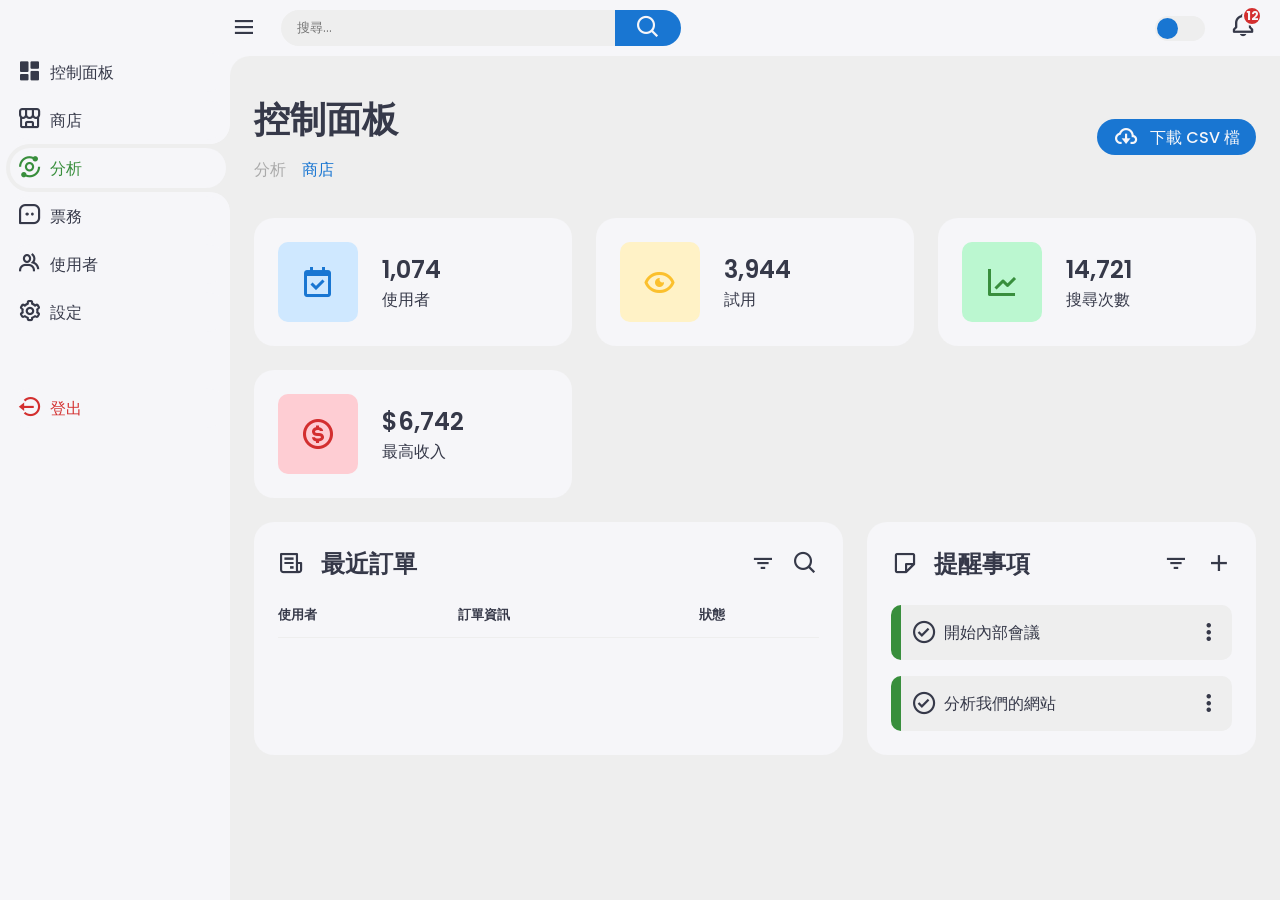
==== Dashboard/index.html @ 1d326984 "Add files via upload" ====
<!DOCTYPE html>

<head>
    <meta charset="UTF-8">
    <meta name="viewport" content="width=device-width, initial-scale=1.0">
    <link href='https://unpkg.com/boxicons@2.1.4/css/boxicons.min.css' rel='stylesheet'>
    <link rel="stylesheet" href="style.css">
    <title>RoboTech 開發者控制面板 | Preview</title>
</head>

<body>
    <div class="sidebar">
        <ul class="side-menu">
            <li><a href="#"><i class='bx bxs-dashboard'></i>控制面板</a></li>
            <li><a href="#"><i class='bx bx-store-alt'></i>商店</a></li>
            <li class="active"><a href="#"><i class='bx bx-analyse'></i>分析</a></li>
            <li><a href="#"><i class='bx bx-message-square-dots'></i>票務</a></li>
            <li><a href="#"><i class='bx bx-group'></i>使用者</a></li>
            <li><a href="#"><i class='bx bx-cog'></i>設定</a></li>
        </ul>
        <ul class="side-menu">
            <li>
                <a href="#" class="logout">
                    <i class='bx bx-log-out-circle'></i>
                    登出
                </a>
            </li>
        </ul>
    </div>

    <div class="content">
        <nav>
            <i class='bx bx-menu'></i>
            <form action="#">
                <div class="form-input">
                    <input type="search" placeholder="搜尋...">
                    <button class="search-btn" type="送出"><i class='bx bx-search'></i></button>
                </div>
            </form>
            <input type="checkbox" id="theme-toggle" hidden>
            <label for="theme-toggle" class="theme-toggle"></label>
            <a href="#" class="notif">
                <i class='bx bx-bell'></i>
                <span class="count">12</span>
            </a>
        </nav>

        <main>
            <div class="header">
                <div class="left">
                    <h1>控制面板</h1>
                    <ul class="breadcrumb">
                        <li><a href="#">
                                分析
                            </a>
                        </li>
                        <li><a href="#" class="active">商店</a></li>
                    </ul>
                </div>
                <a href="#" class="report">
                    <i class='bx bx-cloud-download'></i>
                    <span>下載 CSV 檔</span>
                </a>
            </div>

            <ul class="insights">
                <li>
                    <i class='bx bx-calendar-check'></i>
                    <span class="info">
                        <h3>
                            1,074
                        </h3>
                        <p>使用者</p>
                    </span>
                </li>
                <li><i class='bx bx-show-alt'></i>
                    <span class="info">
                        <h3>
                            3,944
                        </h3>
                        <p>試用</p>
                    </span>
                </li>
                <li><i class='bx bx-line-chart'></i>
                    <span class="info">
                        <h3>
                            14,721
                        </h3>
                        <p>搜尋次數</p>
                    </span>
                </li>
                <li><i class='bx bx-dollar-circle'></i>
                    <span class="info">
                        <h3>
                            $6,742
                        </h3>
                        <p>最高收入</p>
                    </span>
                </li>
            </ul>

            <div class="bottom-data">
                <div class="orders">
                    <div class="header">
                        <i class='bx bx-receipt'></i>
                        <h3>最近訂單</h3>
                        <i class='bx bx-filter'></i>
                        <i class='bx bx-search'></i>
                    </div>
                    <table>
                        <thead>
                            <tr>
                                <th>使用者</th>
                                <th>訂單資訊</th>
                                <th>狀態</th>
                            </tr>
                        </thead>
                    </table>
                </div>

                <div class="reminders">
                    <div class="header">
                        <i class='bx bx-note'></i>
                        <h3>提醒事項</h3>
                        <i class='bx bx-filter'></i>
                        <i class='bx bx-plus'></i>
                    </div>
                    <ul class="task-list">
                        <li class="completed">
                            <div class="task-title">
                                <i class='bx bx-check-circle'></i>
                                <p>開始內部會議</p>
                            </div>
                            <i class='bx bx-dots-vertical-rounded'></i>
                        </li>
                        <li class="completed">
                            <div class="task-title">
                                <i class='bx bx-check-circle'></i>
                                <p>分析我們的網站</p>
                            </div>
                            <i class='bx bx-dots-vertical-rounded'></i>
                        </li>
                    </ul>
                </div>
            </div>
        </main>
    </div>
    <script src="index.js"></script>
</body>
</html>
---- Dashboard/style.css ----
@import url('https://fonts.googleapis.com/css2?family=Poppins:wght@300;400;500;600;700;800&display=swap');

:root {
    --light: #f6f6f9;
    --primary: #1976D2;
    --light-primary: #CFE8FF;
    --grey: #eee;
    --dark-grey: #AAAAAA;
    --dark: #363949;
    --danger: #D32F2F;
	--light-danger: #FECDD3;
    --warning: #FBC02D;
    --light-warning: #FFF2C6;
    --success: #388E3C;
    --light-success: #BBF7D0;
}

*{
    margin: 0;
    padding: 0;
    box-sizing: border-box;
    font-family: 'Poppins', sans-serif;
}

.bx{
    font-size: 1.7rem;
}

a{
    text-decoration: none;
}

li{
    list-style: none;
}

html{
    overflow-x: hidden;
}

body.dark{
    --light: #181a1e;
    --grey: #25252c;
    --dark: #fbfbfb
}

body{
    background: var(--grey);
    overflow-x: hidden;
}

.sidebar{
    position: fixed;
    top: 0;
    left: 0;
    background: var(--light);
    width: 230px;
    height: 100%;
    z-index: 2000;
    overflow-x: hidden;
    scrollbar-width: none;
    transition: all 0.3s ease;
}

.sidebar::-webkit-scrollbar{
    display: none;
}

.sidebar.close{
    width: 60px;
}

.sidebar .logo{
    font-size: 24px;
    font-weight: 700;
    height: 56px;
    display: flex;
    align-items: center;
    color: var(--primary);
    z-index: 500;
    padding-bottom: 20px;
    box-sizing: content-box;
}

.sidebar .logo .logo-name span{
    color: var(--dark);
}

.sidebar .logo .bx{
    min-width: 60px;
    display: flex;
    justify-content: center;
    font-size: 2.2rem;
}

.sidebar .side-menu{
    width: 100%;
    margin-top: 48px;
}

.sidebar .side-menu li{
    height: 48px;
    background: transparent;
    margin-left: 6px;
    border-radius: 48px 0 0 48px;
    padding: 4px;
}

.sidebar .side-menu li.active{
    background: var(--grey);
    position: relative;
}

.sidebar .side-menu li.active::before{
    content: "";
    position: absolute;
    width: 40px;
    height: 40px;
    border-radius: 50%;
    top: -40px;
    right: 0;
    box-shadow: 20px 20px 0 var(--grey);
    z-index: -1;
}

.sidebar .side-menu li.active::after{
    content: "";
    position: absolute;
    width: 40px;
    height: 40px;
    border-radius: 50%;
    bottom: -40px;
    right: 0;
    box-shadow: 20px -20px 0 var(--grey);
    z-index: -1;
}

.sidebar .side-menu li a{
    width: 100%;
    height: 100%;
    background: var(--light);
    display: flex;
    align-items: center;
    border-radius: 48px;
    font-size: 16px;
    color: var(--dark);
    white-space: nowrap;
    overflow-x: hidden;
    transition: all 0.3s ease;
}

.sidebar .side-menu li.active a{
    color: var(--success);
}

.sidebar.close .side-menu li a{
    width: calc(48px - (4px * 2));
    transition: all 0.3s ease;
}

.sidebar .side-menu li a .bx{
    min-width: calc(60px - ((4px + 6px) * 2));
    display: flex;
    font-size: 1.6rem;
    justify-content: center;
}

.sidebar .side-menu li a.logout{
    color: var(--danger);
}

.content{
    position: relative;
    width: calc(100% - 230px);
    left: 230px;
    transition: all 0.3s ease;
}

.sidebar.close~.content{
    width: calc(100% - 60px);
    left: 60px;
}

.content nav{
    height: 56px;
    background: var(--light);
    padding: 0 24px 0 0;
    display: flex;
    align-items: center;
    grid-gap: 24px;
    position: sticky;
    top: 0;
    left: 0;
    z-index: 1000;
}

.content nav::before{
    content: "";
    position: absolute;
    width: 40px;
    height: 40px;
    bottom: -40px;
    left: 0;
    border-radius: 50%;
    box-shadow: -20px -20px 0 var(--light);
}

.content nav a{
    color: var(--dark);
}

.content nav .bx.bx-menu{
    cursor: pointer;
    color: var(--dark);
}

.content nav form{
    max-width: 400px;
    width: 100%;
    margin-right: auto;
}

.content nav form .form-input{
    display: flex;
    align-items: center;
    height: 36px;
}

.content nav form .form-input input{
    flex-grow: 1;
    padding: 0 16px;
    height: 100%;
    border: none;
    background: var(--grey);
    border-radius: 36px 0 0 36px;
    outline: none;
    width: 100%;
    color: var(--dark);
}

.content nav form .form-input button{
    width: 80px;
    height: 100%;
    display: flex;
    justify-content: center;
    align-items: center;
    background: var(--primary);
    color: var(--light);
    font-size: 18px;
    border: none;
    outline: none;
    border-radius: 0 36px 36px 0;
    cursor: pointer;
}

.content nav .notif{
    font-size: 20px;
    position: relative;
}

.content nav .notif .count{
    position: absolute;
    top: -6px;
    right: -6px;
    width: 20px;
    height: 20px;
    background: var(--danger);
    border-radius: 50%;
    color: var(--light);
    border: 2px solid var(--light);
    font-weight: 700;
    font-size: 12px;
    display: flex;
    align-items: center;
    justify-content: center;
}

.content nav .profile img{
    width: 36px;
    height: 36px;
    object-fit: cover;
    border-radius: 50%;
}

.content nav .theme-toggle{
    display: block;
    min-width: 50px;
    height: 25px;
    background: var(--grey);
    cursor: pointer;
    position: relative;
    border-radius: 25px;
}

.content nav .theme-toggle::before{
    content: "";
    position: absolute;
    top: 2px;
    left: 2px;
    bottom: 2px;
    width: calc(25px - 4px);
    background: var(--primary);
    border-radius: 50%;
    transition: all 0.3s ease;
}

.content nav #theme-toggle:checked+.theme-toggle::before{
    left: calc(100% - (25px - 4px) - 2px);
}

.content main{
    width: 100%;
    padding: 36px 24px;
    max-height: calc(100vh - 56px);
}

.content main .header{
    display: flex;
    align-items: center;
    justify-content: space-between;
    grid-gap: 16px;
    flex-wrap: wrap;
}

.content main .header .left h1{
    font-size: 36px;
    font-weight: 600;
    margin-bottom: 10px;
    color: var(--dark);
}

.content main .header .left .breadcrumb{
    display: flex;
    align-items: center;
    grid-gap: 16px;
}

.content main .header .left .breadcrumb li{
    color: var(--dark);
}

.content main .header .left .breadcrumb li a{
    color: var(--dark-grey);
    pointer-events: none;
}

.content main .header .left .breadcrumb li a.active{
    color: var(--primary);
    pointer-events: none;
}

.content main .header .report{
    height: 36px;
    padding: 0 16px;
    border-radius: 36px;
    background: var(--primary);
    color: var(--light);
    display: flex;
    align-items: center;
    justify-content: center;
    grid-gap: 10px;
    font-weight: 500;
}

.content main .insights{
    display: grid;
    grid-template-columns: repeat(auto-fit, minmax(240px, 1fr));
    grid-gap: 24px;
    margin-top: 36px;
}

.content main .insights li{
    padding: 24px;
    background: var(--light);
    border-radius: 20px;
    display: flex;
    align-items: center;
    grid-gap: 24px;
    cursor: pointer;
}

.content main .insights li .bx{
    width: 80px;
    height: 80px;
    border-radius: 10px;
    font-size: 36px;
    display: flex;
    align-items: center;
    justify-content: center;
}

.content main .insights li:nth-child(1) .bx{
    background: var(--light-primary);
    color: var(--primary);
}

.content main .insights li:nth-child(2) .bx{
    background: var(--light-warning);
    color: var(--warning);
}

.content main .insights li:nth-child(3) .bx{
    background: var(--light-success);
    color: var(--success);
}

.content main .insights li:nth-child(4) .bx{
    background: var(--light-danger);
    color: var(--danger);
}

.content main .insights li .info h3{
    font-size: 24px;
    font-weight: 600;
    color: var(--dark);
}

.content main .insights li .info p{
    color: var(--dark);
}

.content main .bottom-data{
    display: flex;
    flex-wrap: wrap;
    grid-gap: 24px;
    margin-top: 24px;
    width: 100%;
    color: var(--dark);
}

.content main .bottom-data>div{
    border-radius: 20px;
    background: var(--light);
    padding: 24px;
    overflow-x: auto;
}

.content main .bottom-data .header{
    display: flex;
    align-items: center;
    grid-gap: 16px;
    margin-bottom: 24px;
}

.content main .bottom-data .header h3{
    margin-right: auto;
    font-size: 24px;
    font-weight: 600;
}

.content main .bottom-data .header .bx{
    cursor: pointer;
}

.content main .bottom-data .orders{
    flex-grow: 1;
    flex-basis: 500px;
}

.content main .bottom-data .orders table{
    width: 100%;
    border-collapse: collapse;
}

.content main .bottom-data .orders table th{
    padding-bottom: 12px;
    font-size: 13px;
    text-align: left;
    border-bottom: 1px solid var(--grey);
}

.content main .bottom-data .orders table td{
    padding: 16px 0;
}

.content main .bottom-data .orders table tr td:first-child{
    display: flex;
    align-items: center;
    grid-gap: 12px;
    padding-left: 6px;
}

.content main .bottom-data .orders table td img{
    width: 36px;
    height: 36px;
    border-radius: 50%;
    object-fit: cover;
}

.content main .bottom-data .orders table tbody tr{
    cursor: pointer;
    transition: all 0.3s ease;
}

.content main .bottom-data .orders table tbody tr:hover{
    background: var(--grey);
}

.content main .bottom-data .orders table tr td .status{
    font-size: 10px;
    padding: 6px 16px;
    color: var(--light);
    border-radius: 20px;
    font-weight: 700;
}

.content main .bottom-data .orders table tr td .status.completed{
    background: var(--success);
}

.content main .bottom-data .orders table tr td .status.process{
    background: var(--primary);
}

.content main .bottom-data .orders table tr td .status.pending{
    background: var(--warning);
}

.content main .bottom-data .reminders{
    flex-grow: 1;
    flex-basis: 300px;
}

.content main .bottom-data .reminders .task-list{
    width: 100%;
}

.content main .bottom-data .reminders .task-list li{
    width: 100%;
    margin-bottom: 16px;
    background: var(--grey);
    padding: 14px 10px;
    border-radius: 10px;
    display: flex;
    align-items: center;
    justify-content: space-between;
}

.content main .bottom-data .reminders .task-list li .task-title{
    display: flex;
    align-items: center;
}

.content main .bottom-data .reminders .task-list li .task-title p{
    margin-left: 6px;
}

.content main .bottom-data .reminders .task-list li .bx{
  cursor: pointer;  
}

.content main .bottom-data .reminders .task-list li.completed{
    border-left: 10px solid var(--success);
}

.content main .bottom-data .reminders .task-list li.not-completed{
    border-left: 10px solid var(--danger);
}

.content main .bottom-data .reminders .task-list li:last-child{
   margin-bottom: 0;
}

@media screen and (max-width: 768px) {
    .sidebar{
        width: 200px;
    }

    .content{
        width: calc(100% - 60px);
        left: 200px;
    }

}

@media screen and (max-width: 576px) {
    
    .content nav form .form-input input{
        display: none;
    }

    .content nav form .form-input button{
        width: auto;
        height: auto;
        background: transparent;
        color: var(--dark);
        border-radius: none;
    }

    .content nav form.show .form-input input{
        display: block;
        width: 100%;
    }

    .content nav form.show .form-input button{
        width: 36px;
        height: 100%;
        color: var(--light);
        background: var(--danger);
        border-radius: 0 36px 36px 0;
    }

    .content nav form.show~.notif, .content nav form.show~.profile{
        display: none;
    }

    .content main .insights {
        grid-template-columns: 1fr;
    }

    .content main .bottom-data .header{
        min-width: 340px;
    }

    .content main .bottom-data .orders table{
        min-width: 340px;
    }

    .content main .bottom-data .reminders .task-list{
        min-width: 340px;
    }

}
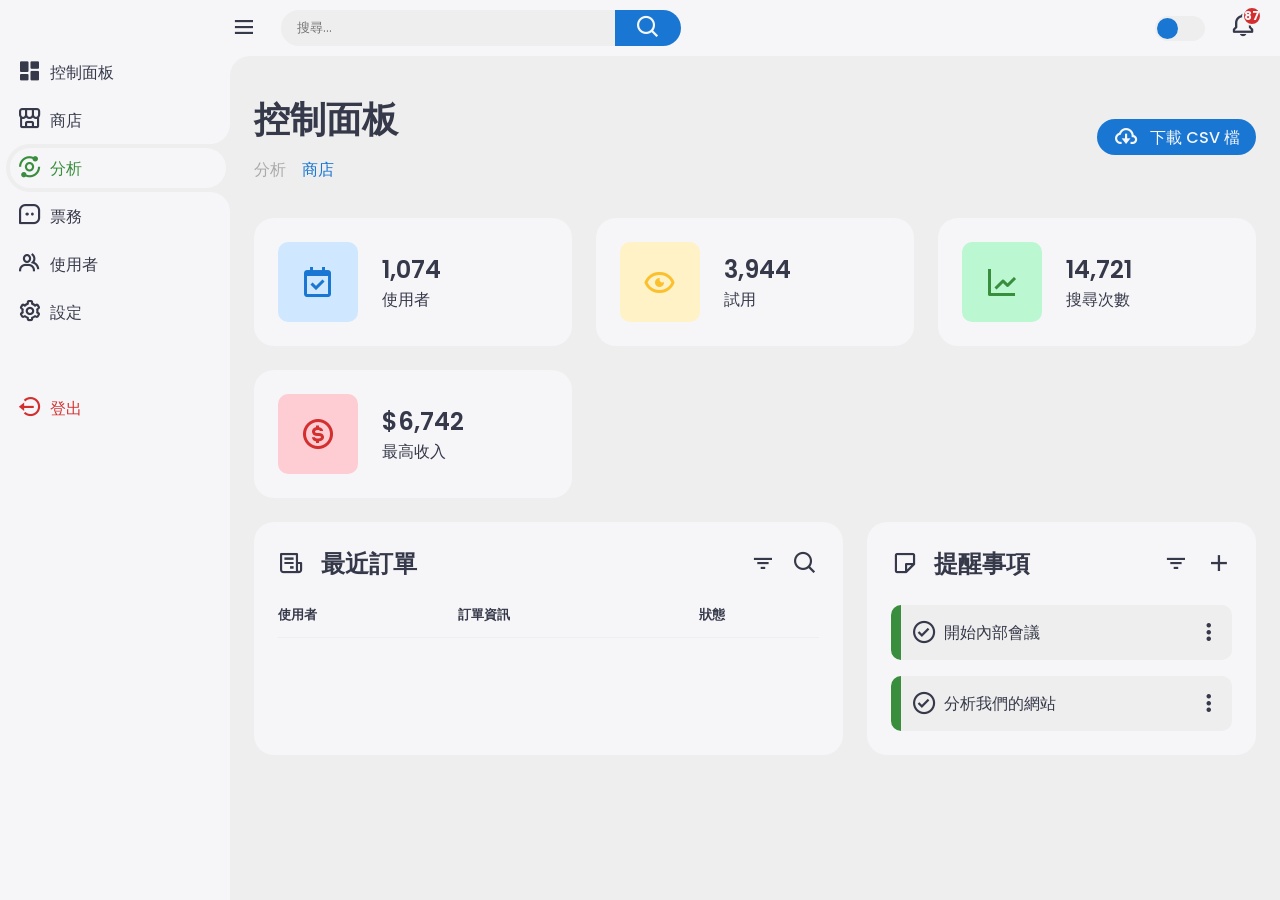
==== commit 51f0fdda: "Update index.html" ====
--- a/Dashboard/index.html
+++ b/Dashboard/index.html
@@ -41,7 +41,7 @@
             <label for="theme-toggle" class="theme-toggle"></label>
             <a href="#" class="notif">
                 <i class='bx bx-bell'></i>
-                <span class="count">12</span>
+                <span class="count">87</span>
             </a>
         </nav>
 
@@ -147,4 +147,4 @@
     </div>
     <script src="index.js"></script>
 </body>
-</html>+</html>
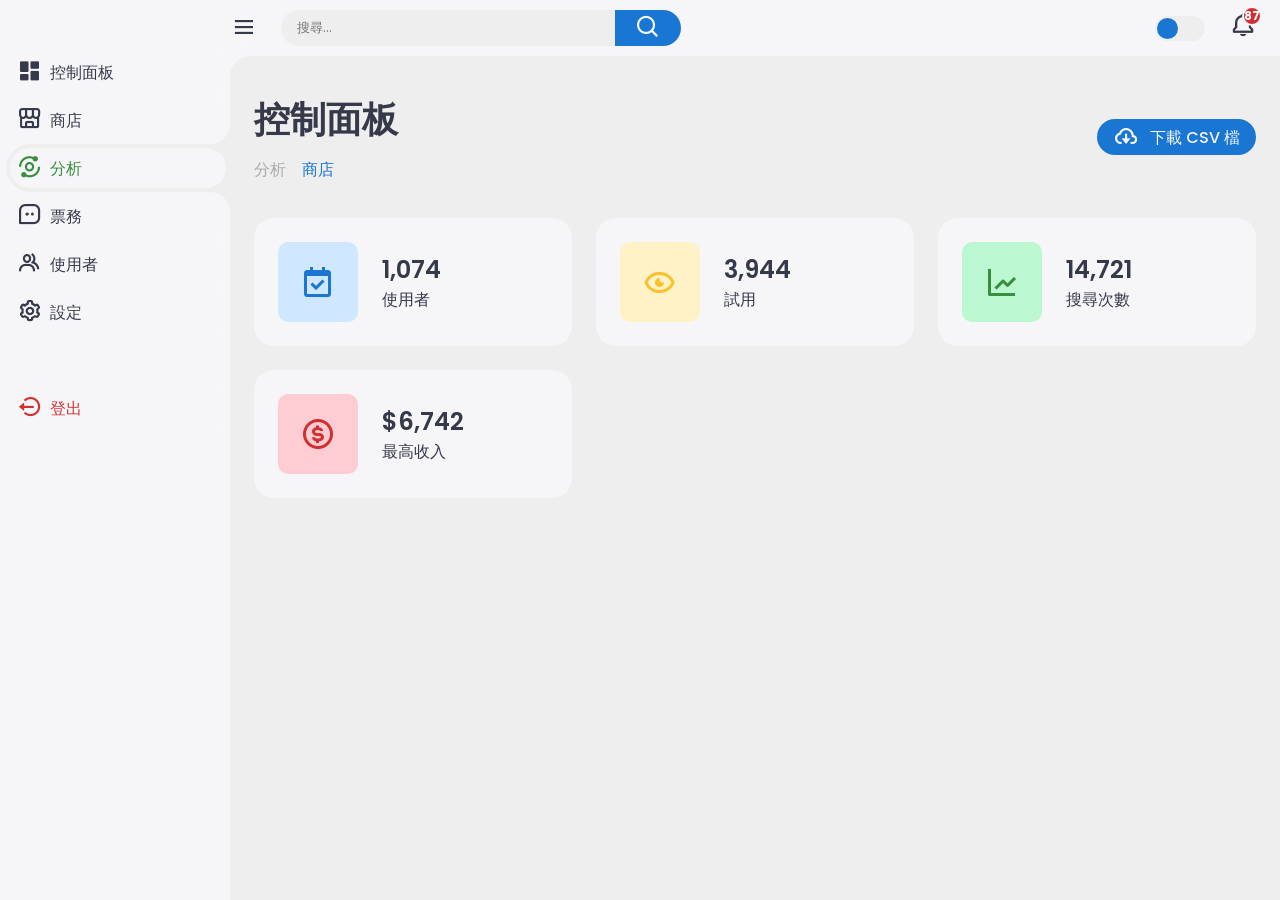
==== commit f6cf04d8: "Add files via upload" ====
--- a/Dashboard/index.html
+++ b/Dashboard/index.html
@@ -5,13 +5,13 @@
     <meta name="viewport" content="width=device-width, initial-scale=1.0">
     <link href='https://unpkg.com/boxicons@2.1.4/css/boxicons.min.css' rel='stylesheet'>
     <link rel="stylesheet" href="style.css">
-    <title>RoboTech 開發者控制面板 | Preview</title>
+    <title>RoboTech DashBoard | Preview</title>
 </head>
 
 <body>
     <div class="sidebar">
         <ul class="side-menu">
-            <li><a href="#"><i class='bx bxs-dashboard'></i>控制面板</a></li>
+            <li><a href="./dashboard.html"><i class='bx bxs-dashboard'></i>控制面板</a></li>
             <li><a href="#"><i class='bx bx-store-alt'></i>商店</a></li>
             <li class="active"><a href="#"><i class='bx bx-analyse'></i>分析</a></li>
             <li><a href="#"><i class='bx bx-message-square-dots'></i>票務</a></li>
@@ -98,53 +98,8 @@
                     </span>
                 </li>
             </ul>
-
-            <div class="bottom-data">
-                <div class="orders">
-                    <div class="header">
-                        <i class='bx bx-receipt'></i>
-                        <h3>最近訂單</h3>
-                        <i class='bx bx-filter'></i>
-                        <i class='bx bx-search'></i>
-                    </div>
-                    <table>
-                        <thead>
-                            <tr>
-                                <th>使用者</th>
-                                <th>訂單資訊</th>
-                                <th>狀態</th>
-                            </tr>
-                        </thead>
-                    </table>
-                </div>
-
-                <div class="reminders">
-                    <div class="header">
-                        <i class='bx bx-note'></i>
-                        <h3>提醒事項</h3>
-                        <i class='bx bx-filter'></i>
-                        <i class='bx bx-plus'></i>
-                    </div>
-                    <ul class="task-list">
-                        <li class="completed">
-                            <div class="task-title">
-                                <i class='bx bx-check-circle'></i>
-                                <p>開始內部會議</p>
-                            </div>
-                            <i class='bx bx-dots-vertical-rounded'></i>
-                        </li>
-                        <li class="completed">
-                            <div class="task-title">
-                                <i class='bx bx-check-circle'></i>
-                                <p>分析我們的網站</p>
-                            </div>
-                            <i class='bx bx-dots-vertical-rounded'></i>
-                        </li>
-                    </ul>
-                </div>
-            </div>
         </main>
     </div>
     <script src="index.js"></script>
 </body>
-</html>
+</html>
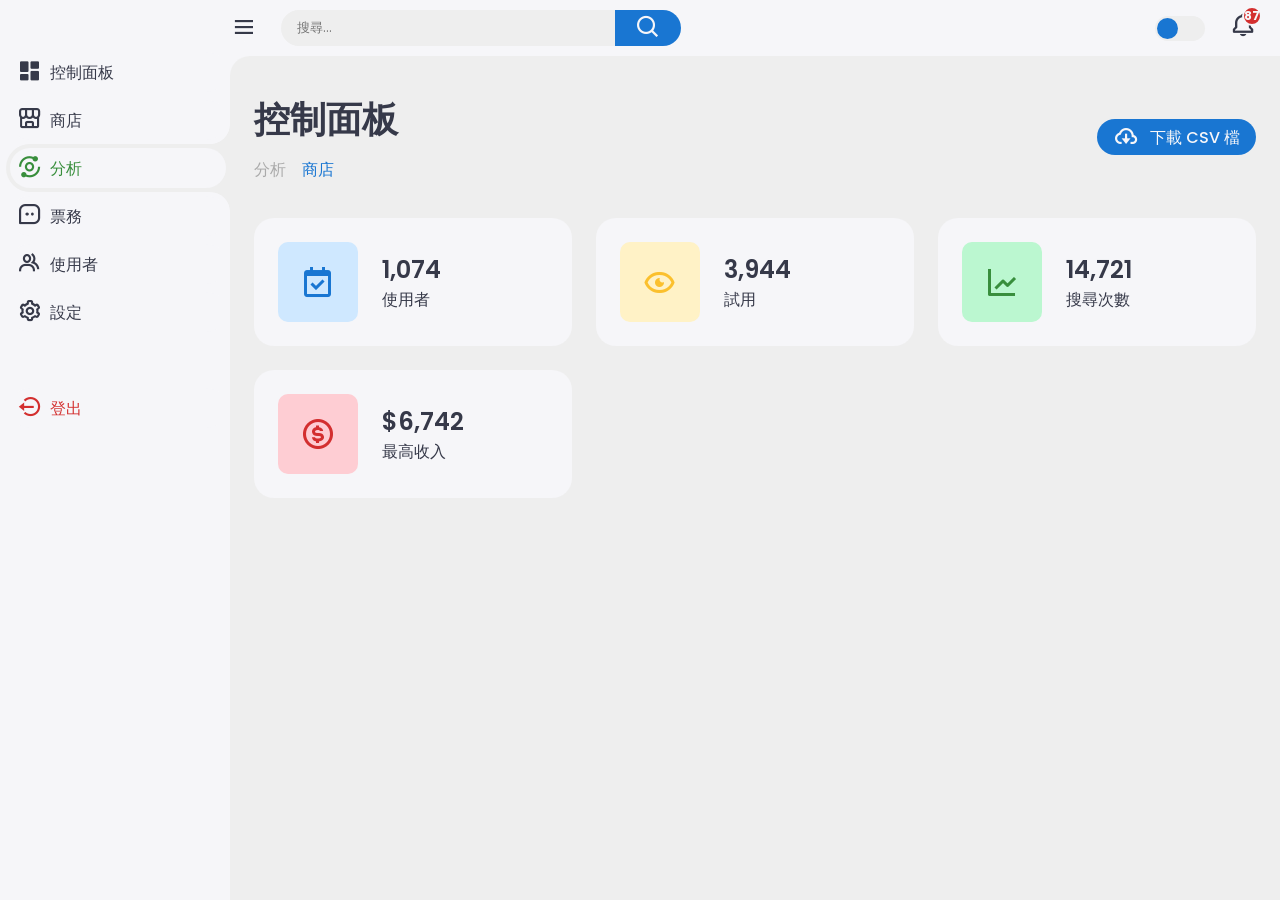
==== commit 66593f08: "Update index.html" ====
--- a/Dashboard/index.html
+++ b/Dashboard/index.html
@@ -5,7 +5,7 @@
     <meta name="viewport" content="width=device-width, initial-scale=1.0">
     <link href='https://unpkg.com/boxicons@2.1.4/css/boxicons.min.css' rel='stylesheet'>
     <link rel="stylesheet" href="style.css">
-    <title>RoboTech DashBoard | Preview</title>
+    <title>Developer DashBoard | Preview</title>
 </head>
 
 <body>
@@ -102,4 +102,4 @@
     </div>
     <script src="index.js"></script>
 </body>
-</html>+</html>
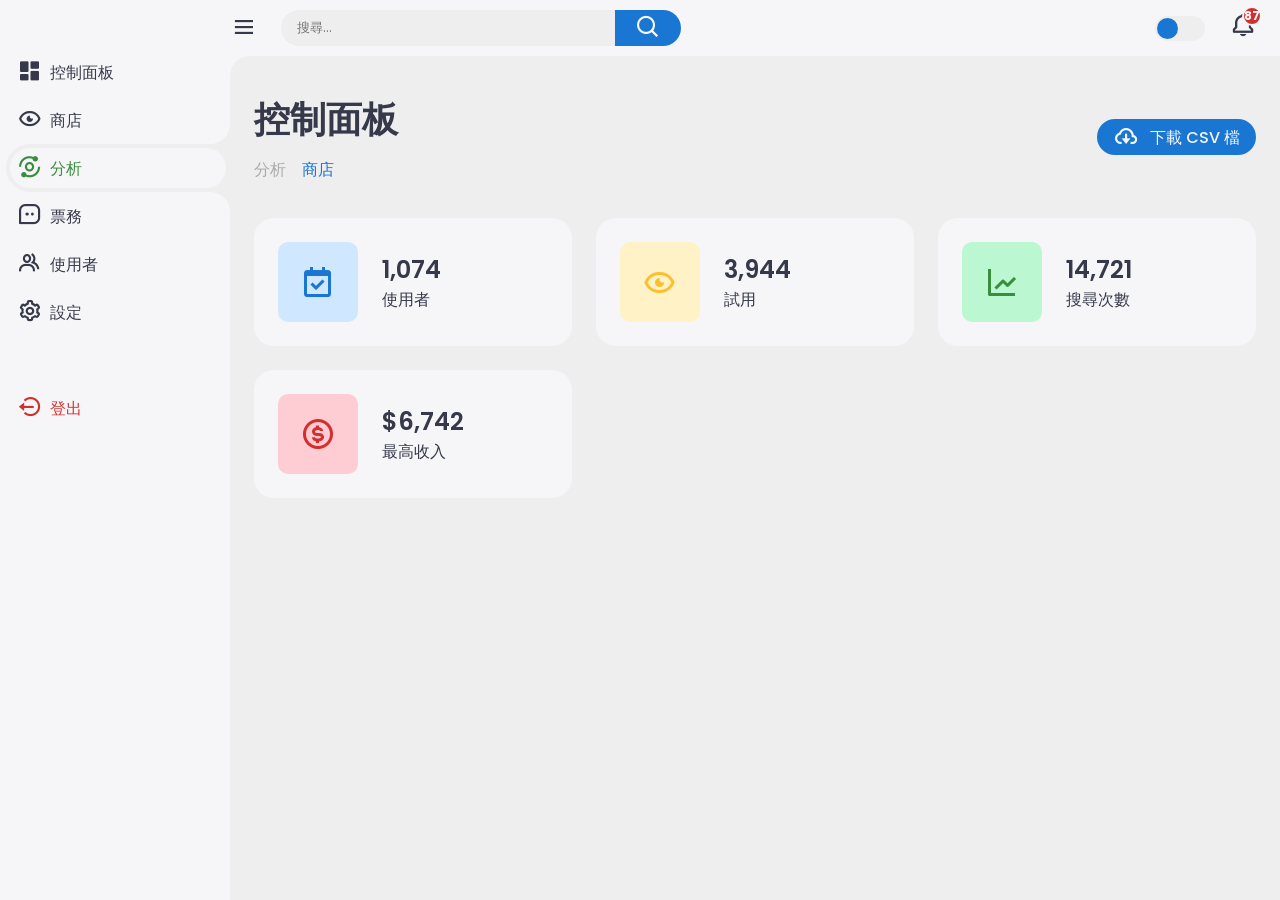
==== commit 5e9ae15a: "Add files via upload" ====
--- a/Dashboard/index.html
+++ b/Dashboard/index.html
@@ -1,105 +1,120 @@
 <!DOCTYPE html>
 
 <head>
-    <meta charset="UTF-8">
-    <meta name="viewport" content="width=device-width, initial-scale=1.0">
-    <link href='https://unpkg.com/boxicons@2.1.4/css/boxicons.min.css' rel='stylesheet'>
-    <link rel="stylesheet" href="style.css">
-    <title>Developer DashBoard | Preview</title>
+  <meta charset="UTF-8" />
+  <meta name="viewport" content="width=device-width, initial-scale=1.0" />
+  <link
+    href="https://unpkg.com/boxicons@2.1.4/css/boxicons.min.css"
+    rel="stylesheet"
+  />
+  <link rel="icon" href="icon.png" type="image/png" />
+  <link rel="stylesheet" href="style.css" />
+  <title>RoboTech DashBoard | Preview</title>
+  <style>
+  </style>
 </head>
 
+<!-- 左側選單 -->
 <body>
-    <div class="sidebar">
-        <ul class="side-menu">
-            <li><a href="./dashboard.html"><i class='bx bxs-dashboard'></i>控制面板</a></li>
-            <li><a href="#"><i class='bx bx-store-alt'></i>商店</a></li>
-            <li class="active"><a href="#"><i class='bx bx-analyse'></i>分析</a></li>
-            <li><a href="#"><i class='bx bx-message-square-dots'></i>票務</a></li>
-            <li><a href="#"><i class='bx bx-group'></i>使用者</a></li>
-            <li><a href="#"><i class='bx bx-cog'></i>設定</a></li>
-        </ul>
-        <ul class="side-menu">
-            <li>
-                <a href="#" class="logout">
-                    <i class='bx bx-log-out-circle'></i>
-                    登出
-                </a>
-            </li>
-        </ul>
-    </div>
+  <div class="sidebar">
+    <ul class="side-menu">
+      <li>
+        <a href="./dashboard.html"><i class="bx bxs-dashboard"></i>控制面板</a>
+      </li>
+      <li>
+        <a href="#"><i class="bx bx-show-alt"></i>商店</a>
+      </li>
+      <li class="active">
+        <a href="#"><i class="bx bx-analyse"></i>分析</a>
+      </li>
+      <li>
+        <a href="#"><i class="bx bx-message-square-dots"></i>票務</a>
+      </li>
+      <li>
+        <a href="#"><i class="bx bx-group"></i>使用者</a>
+      </li>
+      <li>
+        <a href="#"><i class="bx bx-cog"></i>設定</a>
+      </li>
+    </ul>
+    <ul class="side-menu">
+      <li>
+        <a href="#" class="logout">
+          <i class="bx bx-log-out-circle"></i>
+          登出
+        </a>
+      </li>
+    </ul>
+  </div>
 
-    <div class="content">
-        <nav>
-            <i class='bx bx-menu'></i>
-            <form action="#">
-                <div class="form-input">
-                    <input type="search" placeholder="搜尋...">
-                    <button class="search-btn" type="送出"><i class='bx bx-search'></i></button>
-                </div>
-            </form>
-            <input type="checkbox" id="theme-toggle" hidden>
-            <label for="theme-toggle" class="theme-toggle"></label>
-            <a href="#" class="notif">
-                <i class='bx bx-bell'></i>
-                <span class="count">87</span>
-            </a>
-        </nav>
+<!-- 搜尋 -->
+  <div class="content">
+    <nav>
+      <i class="bx bx-menu"></i>
+      <form action="#">
+        <div class="form-input">
+          <input type="search" placeholder="搜尋..." />
+          <button class="search-btn" type="送出">
+            <i class="bx bx-search"></i>
+          </button>
+        </div>
+      </form>
+      <input type="checkbox" id="theme-toggle" hidden />
+      <label for="theme-toggle" class="theme-toggle"></label>
+      <a href="#" class="notif">
+        <i class="bx bx-bell"></i>
+        <span class="count">87</span>
+      </a>
+    </nav>
 
-        <main>
-            <div class="header">
-                <div class="left">
-                    <h1>控制面板</h1>
-                    <ul class="breadcrumb">
-                        <li><a href="#">
-                                分析
-                            </a>
-                        </li>
-                        <li><a href="#" class="active">商店</a></li>
-                    </ul>
-                </div>
-                <a href="#" class="report">
-                    <i class='bx bx-cloud-download'></i>
-                    <span>下載 CSV 檔</span>
-                </a>
-            </div>
+<!-- 主要 -->
+    <main>
+      <div class="header">
+        <div class="left">
+          <h1>控制面板</h1>
+          <ul class="breadcrumb">
+            <li><a href="#"> 分析 </a></li>
+            <li><a href="#" class="active">商店</a></li>
+          </ul>
+        </div>
+        <a href="#" class="report">
+          <i class="bx bx-cloud-download"></i>
+          <span>下載 CSV 檔</span>
+        </a>
+      </div>
 
-            <ul class="insights">
-                <li>
-                    <i class='bx bx-calendar-check'></i>
-                    <span class="info">
-                        <h3>
-                            1,074
-                        </h3>
-                        <p>使用者</p>
-                    </span>
-                </li>
-                <li><i class='bx bx-show-alt'></i>
-                    <span class="info">
-                        <h3>
-                            3,944
-                        </h3>
-                        <p>試用</p>
-                    </span>
-                </li>
-                <li><i class='bx bx-line-chart'></i>
-                    <span class="info">
-                        <h3>
-                            14,721
-                        </h3>
-                        <p>搜尋次數</p>
-                    </span>
-                </li>
-                <li><i class='bx bx-dollar-circle'></i>
-                    <span class="info">
-                        <h3>
-                            $6,742
-                        </h3>
-                        <p>最高收入</p>
-                    </span>
-                </li>
-            </ul>
-        </main>
-    </div>
-    <script src="index.js"></script>
+      <ul class="insights">
+        <li>
+          <i class="bx bx-calendar-check"></i>
+          <span class="info">
+            <h3>1,074</h3>
+            <p>使用者</p>
+          </span>
+        </li>
+        <li>
+          <i class="bx bx-show-alt"></i>
+          <span class="info">
+            <h3>3,944</h3>
+            <p>試用</p>
+          </span>
+        </li>
+        <li>
+          <i class="bx bx-line-chart"></i>
+          <span class="info">
+            <h3>14,721</h3>
+            <p>搜尋次數</p>
+          </span>
+        </li>
+        <li>
+          <i class="bx bx-dollar-circle"></i>
+          <span class="info">
+            <h3>$6,742</h3>
+            <p>最高收入</p>
+          </span>
+        </li>
+      </ul>
+    </main>
+  </div>
+  <script src="index.js"></script>
 </body>
-</html>
+</html>
